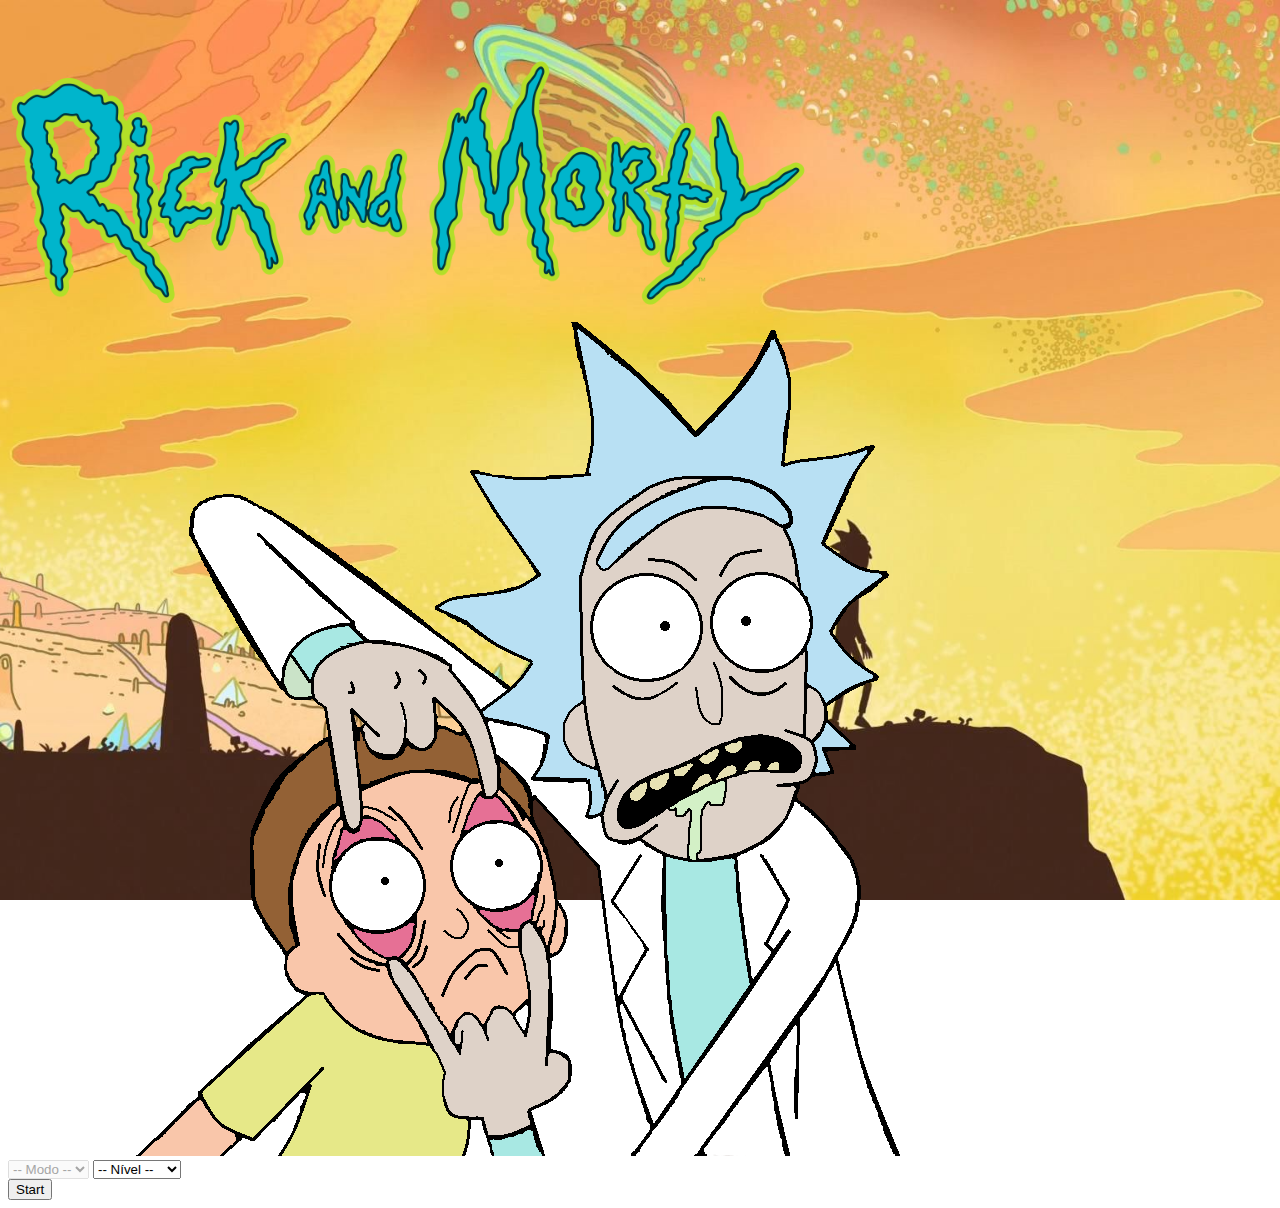
==== index.html @ d42c5bb1 "final commit" ====
<!DOCTYPE html>
<html lang="en">
<head>
    <meta charset="UTF-8">
    <meta http-equiv="X-UA-Compatible" content="IE=edge">
    <meta name="viewport" content="width=device-width, initial-scale=1.0">
    <title>Mortynight Run</title>
    <link rel="icon" type="image/x-icon" href="/img/blips-and-chitz-logo.png">
    <link href="https://cdn.jsdelivr.net/npm/bootstrap@5.2.2/dist/css/bootstrap.min.css" rel="stylesheet" integrity="sha384-Zenh87qX5JnK2Jl0vWa8Ck2rdkQ2Bzep5IDxbcnCeuOxjzrPF/et3URy9Bv1WTRi" crossorigin="anonymous">
    <link rel="stylesheet" href="css/style.css">
    <script>
        function iniciarJogo() {
            let nivel = document.getElementById('nivel').value;
            let modo = document.getElementById('modo').value;
            if(nivel === '') {
                alert('Selecione um nível para iniciar o jogo');
                return false
            }
            window.location.href = "app.html?" + nivel;
        }

    </script>
</head>
<body class="allDisplay" style="background-image: url(img/bg.jpg);">
    <div class="container">
        <div class="row">
            <div class="col">
                <div class="d-flex justify-content-center">
                    <img src="img/logo.png" class="img-fluid logo">
                </div>
            </div>
        </div>
        <div class="row">
            <div class="col">
                <div class="d-flex justify-content-center">
                    <img src="img/Foto-Rick-and-Morty.png" class="img-fluid d-md-none d-md-block rick">
                </div>
            </div>
        </div>

        <div class="row">
            <div class="col">
                <div class="d-flex justify-content-center">
                    <div class="mt-2 mb-2">
                        <!-- <div class="mt-2 mb-2"> -->
                            <select class="form-control mb-2" id="modo" disabled>
                                <option value="">-- Modo --</option>
                                <option value="modo-normal">Normal</option>
                                <option value="modo-portal">Portal</option>
                            </select>
                        <!-- </div> -->
                        <select class="form-control" id="nivel">
                            <option value="">-- Nível --</option>
                            <option value="morty">Morty</option>
                            <option value="normal">Summer</option>
                            <option value="hard">Beth</option>
                            <option value="extreme">Squanchy</option> 
                            <option value="impossible">Pickle Rick</option>  
                        </select>
                    </div>
                </div>
            </div>
        </div>

        <div class="row">
            <div class="col">
                <div class="d-flex justify-content-center">
                    <button onclick="iniciarJogo()" type="button" class="btn btn-success btn-lg">Start</button>
                </div>
            </div>
        </div>
    </div>

</body>
</html>
---- css/style.css ----
html {
	cursor: url(../img/mata_mosca.png) 30 30, auto;
}

body {
    background-image: url(img/bg.jpg);
    background-repeat: none;
    background-size: cover;
    background-position: center;
    background-attachment: fixed;
}

.logo {
    width: 800px;
    margin-top: -50px;
    margin-bottom: -90px;
    align-items: center;
}

.venceu {
    margin-top: -30px;
    margin-bottom: 35px;
    color: #fff;
}

.vitoria {
    width: 600px;
    /* margin-top: -30px; */
    /* margin-bottom: 0; */
}

.morty1 {
    width: 45px;
    height: 45px;
}

.morty2 {
    width: 65px;
    height: 65px;
}

.morty3 {
    width: 85px;
    height: 85px;
}

.ladoA {
    transform: scaleX(1);
}

.ladoB {
    transform: scaleX(-1);
}

.painel {
    position: absolute;
    width: 190px;
    padding: 10px;
    left: 0px;
    bottom: 0px;
    border-top: solid 1px #fff;
    background-color: #fff;
    opacity: 0.7;
}

.vidas {
    float: left;
}

.cronometro {
    float: left;
    font-size: 20px;
    font-weight: bold;
}

.gameOver {
    width: 600px;
    display: flex;
    align-items: center;
    justify-content: center;
}
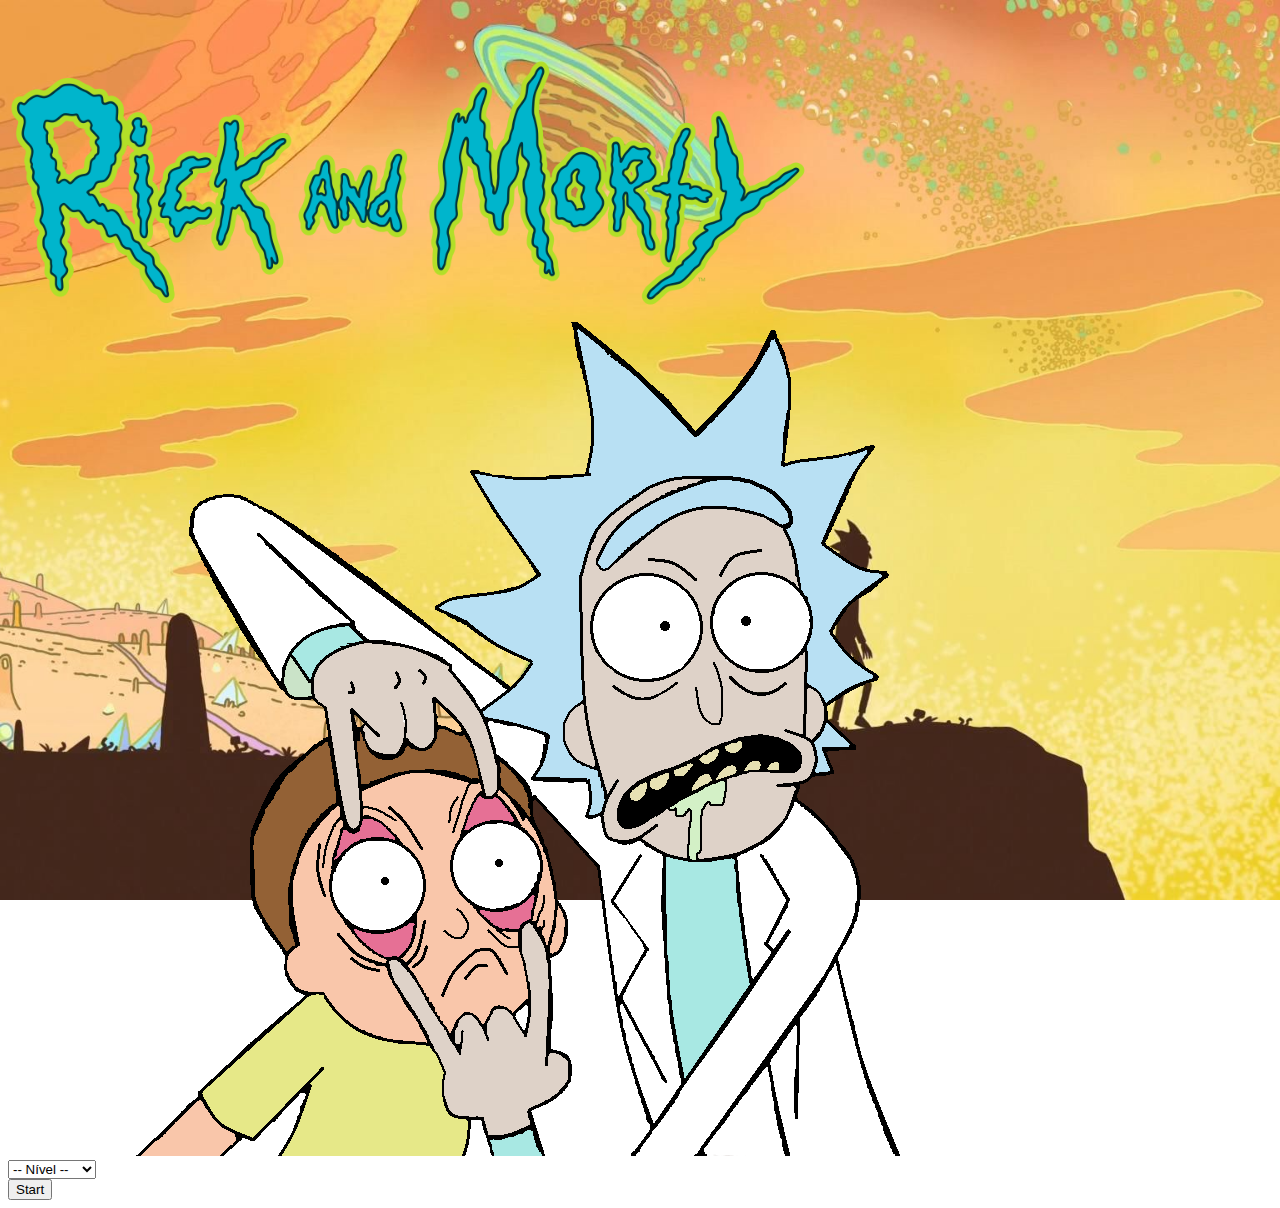
==== commit 3b87c18f: "update" ====
--- a/index.html
+++ b/index.html
@@ -1,26 +1,30 @@
 <!DOCTYPE html>
 <html lang="en">
+
 <head>
     <meta charset="UTF-8">
     <meta http-equiv="X-UA-Compatible" content="IE=edge">
     <meta name="viewport" content="width=device-width, initial-scale=1.0">
     <title>Mortynight Run</title>
     <link rel="icon" type="image/x-icon" href="/img/blips-and-chitz-logo.png">
-    <link href="https://cdn.jsdelivr.net/npm/bootstrap@5.2.2/dist/css/bootstrap.min.css" rel="stylesheet" integrity="sha384-Zenh87qX5JnK2Jl0vWa8Ck2rdkQ2Bzep5IDxbcnCeuOxjzrPF/et3URy9Bv1WTRi" crossorigin="anonymous">
+    <link href="https://cdn.jsdelivr.net/npm/bootstrap@5.2.2/dist/css/bootstrap.min.css" rel="stylesheet"
+        integrity="sha384-Zenh87qX5JnK2Jl0vWa8Ck2rdkQ2Bzep5IDxbcnCeuOxjzrPF/et3URy9Bv1WTRi" crossorigin="anonymous">
     <link rel="stylesheet" href="css/style.css">
     <script>
         function iniciarJogo() {
-            let nivel = document.getElementById('nivel').value;
-            let modo = document.getElementById('modo').value;
-            if(nivel === '') {
+            var nivel = document.getElementById('nivel').value;
+
+            if (nivel === '') {
                 alert('Selecione um nível para iniciar o jogo');
-                return false
+                return false;
             }
+
             window.location.href = "app.html?" + nivel;
+
         }
-
     </script>
 </head>
+
 <body class="allDisplay" style="background-image: url(img/bg.jpg);">
     <div class="container">
         <div class="row">
@@ -43,19 +47,19 @@
                 <div class="d-flex justify-content-center">
                     <div class="mt-2 mb-2">
                         <!-- <div class="mt-2 mb-2"> -->
-                            <select class="form-control mb-2" id="modo" disabled>
-                                <option value="">-- Modo --</option>
-                                <option value="modo-normal">Normal</option>
-                                <option value="modo-portal">Portal</option>
-                            </select>
+                        <!-- <select class="form-control mb-2" id="modo">
+                            <option value="">-- Modo --</option>
+                            <option value="modo-normal">Normal</option>
+                            <option value="modo-portal">Portal</option>
+                        </select> -->
                         <!-- </div> -->
                         <select class="form-control" id="nivel">
                             <option value="">-- Nível --</option>
                             <option value="morty">Morty</option>
                             <option value="normal">Summer</option>
                             <option value="hard">Beth</option>
-                            <option value="extreme">Squanchy</option> 
-                            <option value="impossible">Pickle Rick</option>  
+                            <option value="extreme">Squanchy</option>
+                            <option value="impossible">Pickle Rick</option>
                         </select>
                     </div>
                 </div>
@@ -72,4 +76,5 @@
     </div>
 
 </body>
+
 </html>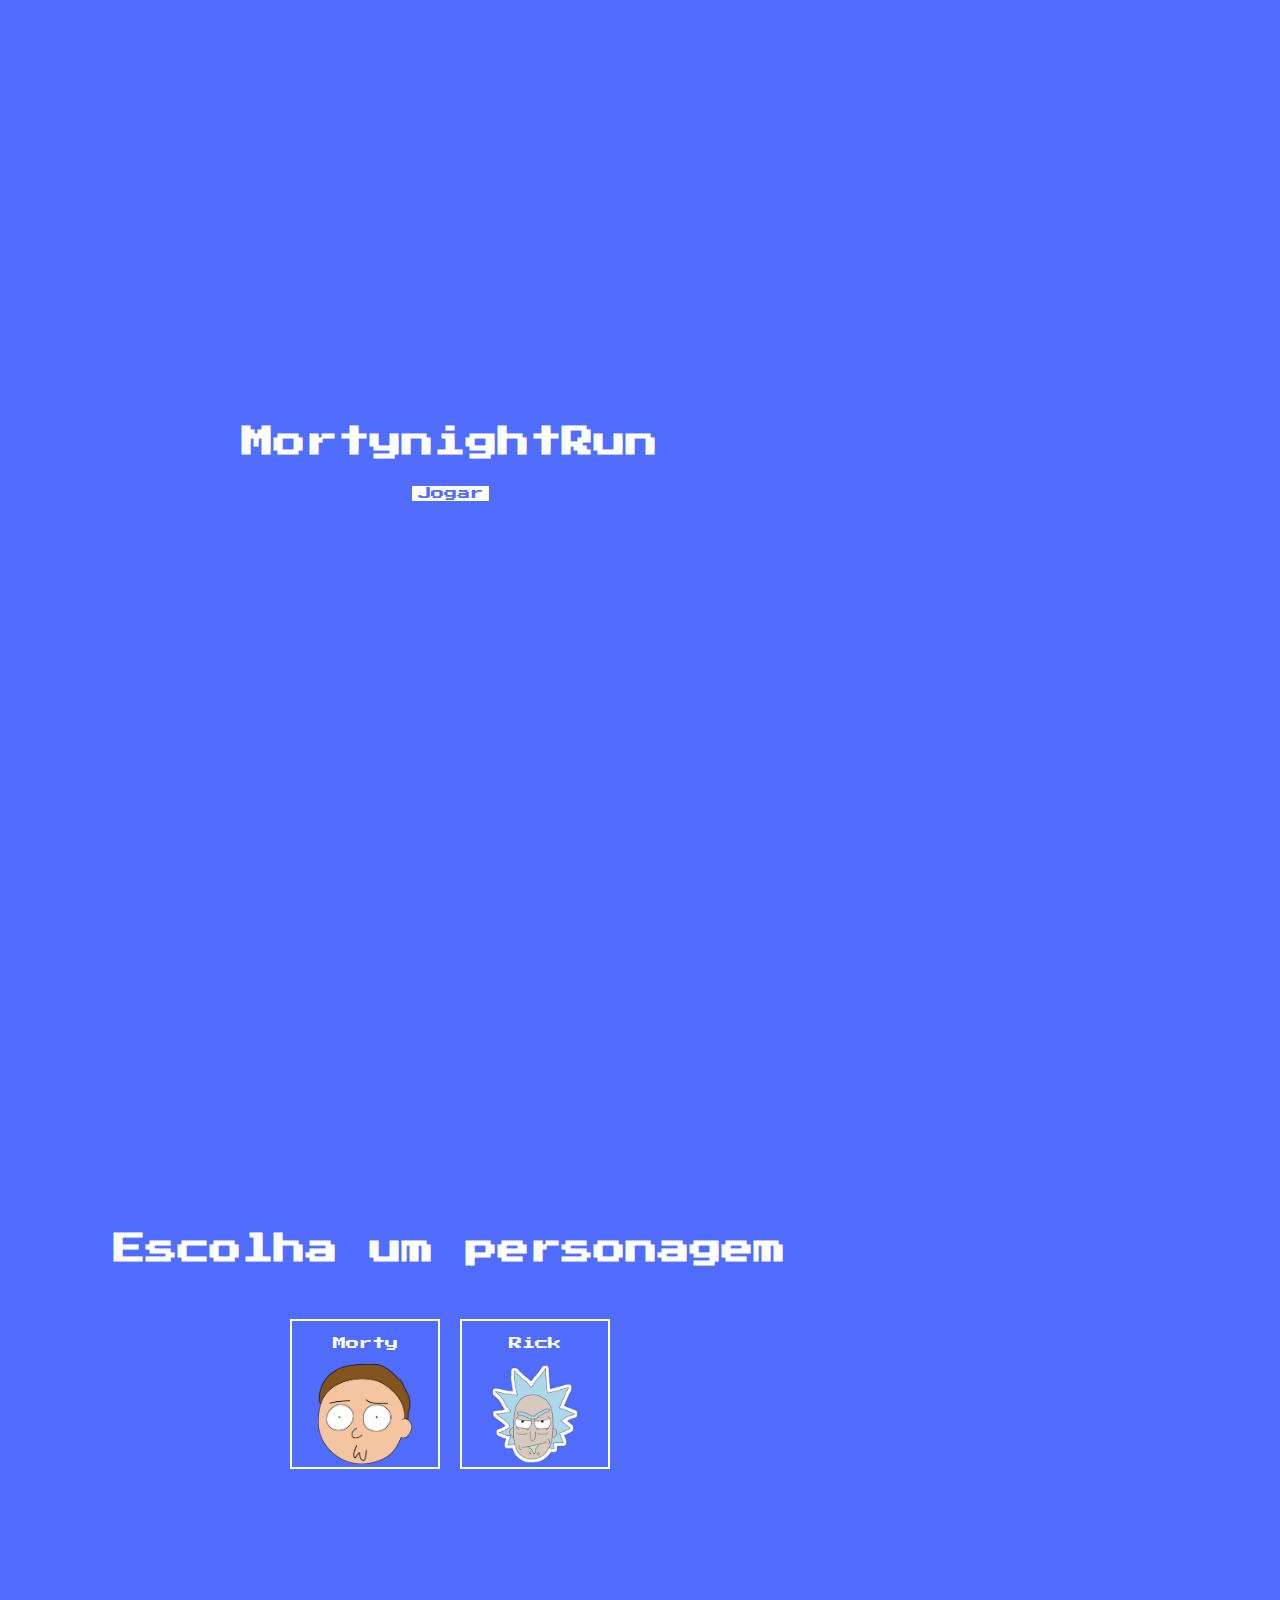
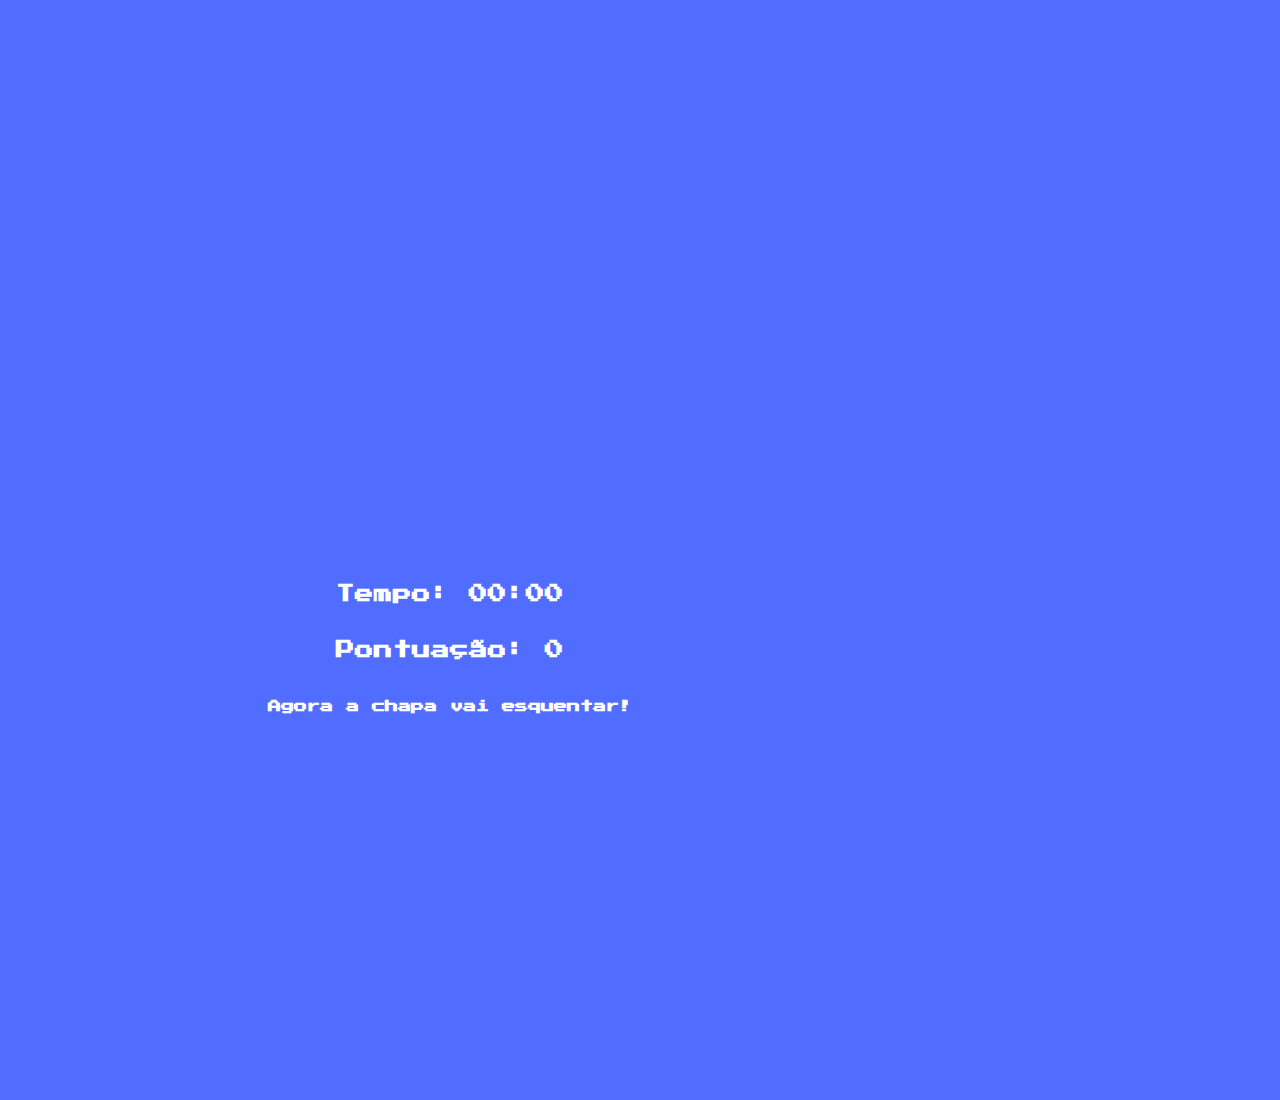
==== commit 498c085b: "refatorando o jogo" ====
--- a/index.html
+++ b/index.html
@@ -1,80 +1,49 @@
 <!DOCTYPE html>
-<html lang="en">
-
-<head>
-    <meta charset="UTF-8">
-    <meta http-equiv="X-UA-Compatible" content="IE=edge">
-    <meta name="viewport" content="width=device-width, initial-scale=1.0">
+<html lang="pt-Br">
+  <head>
+    <meta charset="UTF-8" />
+    <meta name="viewport" content="width=device-width, initial-scale=1.0" />
+    <link rel="stylesheet" href="css/style.css" />
     <title>Mortynight Run</title>
     <link rel="icon" type="image/x-icon" href="/img/blips-and-chitz-logo.png">
-    <link href="https://cdn.jsdelivr.net/npm/bootstrap@5.2.2/dist/css/bootstrap.min.css" rel="stylesheet"
-        integrity="sha384-Zenh87qX5JnK2Jl0vWa8Ck2rdkQ2Bzep5IDxbcnCeuOxjzrPF/et3URy9Bv1WTRi" crossorigin="anonymous">
-    <link rel="stylesheet" href="css/style.css">
-    <script>
-        function iniciarJogo() {
-            var nivel = document.getElementById('nivel').value;
-
-            if (nivel === '') {
-                alert('Selecione um nível para iniciar o jogo');
-                return false;
-            }
-
-            window.location.href = "app.html?" + nivel;
-
-        }
-    </script>
-</head>
-
-<body class="allDisplay" style="background-image: url(img/bg.jpg);">
-    <div class="container">
-        <div class="row">
-            <div class="col">
-                <div class="d-flex justify-content-center">
-                    <img src="img/logo.png" class="img-fluid logo">
-                </div>
-            </div>
-        </div>
-        <div class="row">
-            <div class="col">
-                <div class="d-flex justify-content-center">
-                    <img src="img/Foto-Rick-and-Morty.png" class="img-fluid d-md-none d-md-block rick">
-                </div>
-            </div>
-        </div>
-
-        <div class="row">
-            <div class="col">
-                <div class="d-flex justify-content-center">
-                    <div class="mt-2 mb-2">
-                        <!-- <div class="mt-2 mb-2"> -->
-                        <!-- <select class="form-control mb-2" id="modo">
-                            <option value="">-- Modo --</option>
-                            <option value="modo-normal">Normal</option>
-                            <option value="modo-portal">Portal</option>
-                        </select> -->
-                        <!-- </div> -->
-                        <select class="form-control" id="nivel">
-                            <option value="">-- Nível --</option>
-                            <option value="morty">Morty</option>
-                            <option value="normal">Summer</option>
-                            <option value="hard">Beth</option>
-                            <option value="extreme">Squanchy</option>
-                            <option value="impossible">Pickle Rick</option>
-                        </select>
-                    </div>
-                </div>
-            </div>
-        </div>
-
-        <div class="row">
-            <div class="col">
-                <div class="d-flex justify-content-center">
-                    <button onclick="iniciarJogo()" type="button" class="btn btn-success btn-lg">Start</button>
-                </div>
-            </div>
-        </div>
+  </head>
+  <body>
+    <div class="tela">
+      <h1>MortynightRun</h1>
+      <button class="btn" id="start-btn">Jogar</button>
     </div>
 
-</body>
+    <div class="tela">
 
-</html>+      <h1>Escolha um personagem</h1>
+      <ul class="personagem-lista">
+
+        <li>
+          <button class="personagem-escolhido-btn">
+            <p>Morty</p>
+            <img src="./img/morty.png" alt="morty">
+          </button>
+        </li>
+
+        <li>
+          <button class="personagem-escolhido-btn">
+            <p>Rick</p>
+            <img src="./img/rick.png" alt="rick"/>
+          </button>
+        </li>
+
+
+      </ul>
+    </div>
+
+    <div class="tela game-container" id="game-container">
+      <h3 id="tempo" class="tempo">Tempo: 00:00</h3>
+      <h3 id="ponto" class="ponto">Pontuação: 0</h3>
+      <h5 id="mensagem" class="mensagem">
+         Agora a chapa vai esquentar!
+      </h5>
+    </div>
+
+    <script src="./js/main.js"></script>
+  </body>
+</html>
--- a/css/style.css
+++ b/css/style.css
@@ -1,81 +1,91 @@
-html {
-	cursor: url(../img/mata_mosca.png) 30 30, auto;
+@import url('https://fonts.googleapis.com/css?family=Press+Start+2P&display=swap');
+
+* {
+    box-sizing: border-box;
 }
 
 body {
-    background-image: url(img/bg.jpg);
-    background-repeat: none;
-    background-size: cover;
-    background-position: center;
-    background-attachment: fixed;
+    background-color: #516DFF;
+    color: #FFF;
+    font-family: 'Press Start 2P', sans-serif;
+    height: 100vh;
+    overflow: hidden;
+    margin: 0;
+    text-align: center;
 }
 
-.logo {
-    width: 800px;
-    margin-top: -50px;
-    margin-bottom: -90px;
-    align-items: center;
+a {
+    color: #FFF;
 }
 
-.venceu {
-    margin-top: -30px;
-    margin-bottom: 35px;
-    color: #fff;
+h1 {
+    line-height: 1.4;
 }
 
-.vitoria {
-    width: 600px;
-    /* margin-top: -30px; */
-    /* margin-bottom: 0; */
+.btn {
+    border: 0;
+    background-color: #FFF;
+    color: #516DFF;
+    padding: #516DFF;
+    font-family: inherit;
+    cursor: pointer;
 }
 
-.morty1 {
-    width: 45px;
-    height: 45px;
+.btn:hover {
+    opacity: 0.9;
 }
 
-.morty2 {
-    width: 65px;
-    height: 65px;
+.btn:focus {
+    outline: 0;
 }
 
-.morty3 {
-    width: 85px;
-    height: 85px;
+.tela {
+    display: flex;
+    flex-direction: column;
+    align-items: center;
+    justify-content: center;
+    height: 100vh;
+    width: 100vh;
+    transition: margin 0.5s ease-out;
 }
 
-.ladoA {
-    transform: scaleX(1);
+.tela.up {
+    margin-top: -100vh;
 }
 
-.ladoB {
-    transform: scaleX(-1);
+.personagem-lista {
+    display: flex;
+    flex-wrap: wrap;
+    justify-content: center;
+    list-style-type: none;
+    padding: 0;
 }
 
-.painel {
-    position: absolute;
-    width: 190px;
-    padding: 10px;
-    left: 0px;
-    bottom: 0px;
-    border-top: solid 1px #fff;
-    background-color: #fff;
-    opacity: 0.7;
+.personagem-lista li {
+    margin: 10px;
 }
 
-.vidas {
-    float: left;
+.personagem-escolhido-btn {
+    background-color: transparent;
+    border: 2px solid #FFF;
+    color: #FFF;
+    cursor: pointer;
+    font-family: inherit;
+    width: 150px;
+    height: 150px;
 }
 
-.cronometro {
-    float: left;
-    font-size: 20px;
-    font-weight: bold;
+.personagem-escolhido-btn:hover {
+    background-color: #FFF;
+    color: #516DFF;
 }
 
-.gameOver {
-    width: 600px;
-    display: flex;
-    align-items: center;
-    justify-content: center;
-}+.personagem-escolhido-btn:active {
+    background-color: rgba(255, 255, 255, 0.7);
+}
+
+.personagem-escolhido-btn img {
+    width: 100px;
+    height: 100px;
+    object-fit: contain;
+}
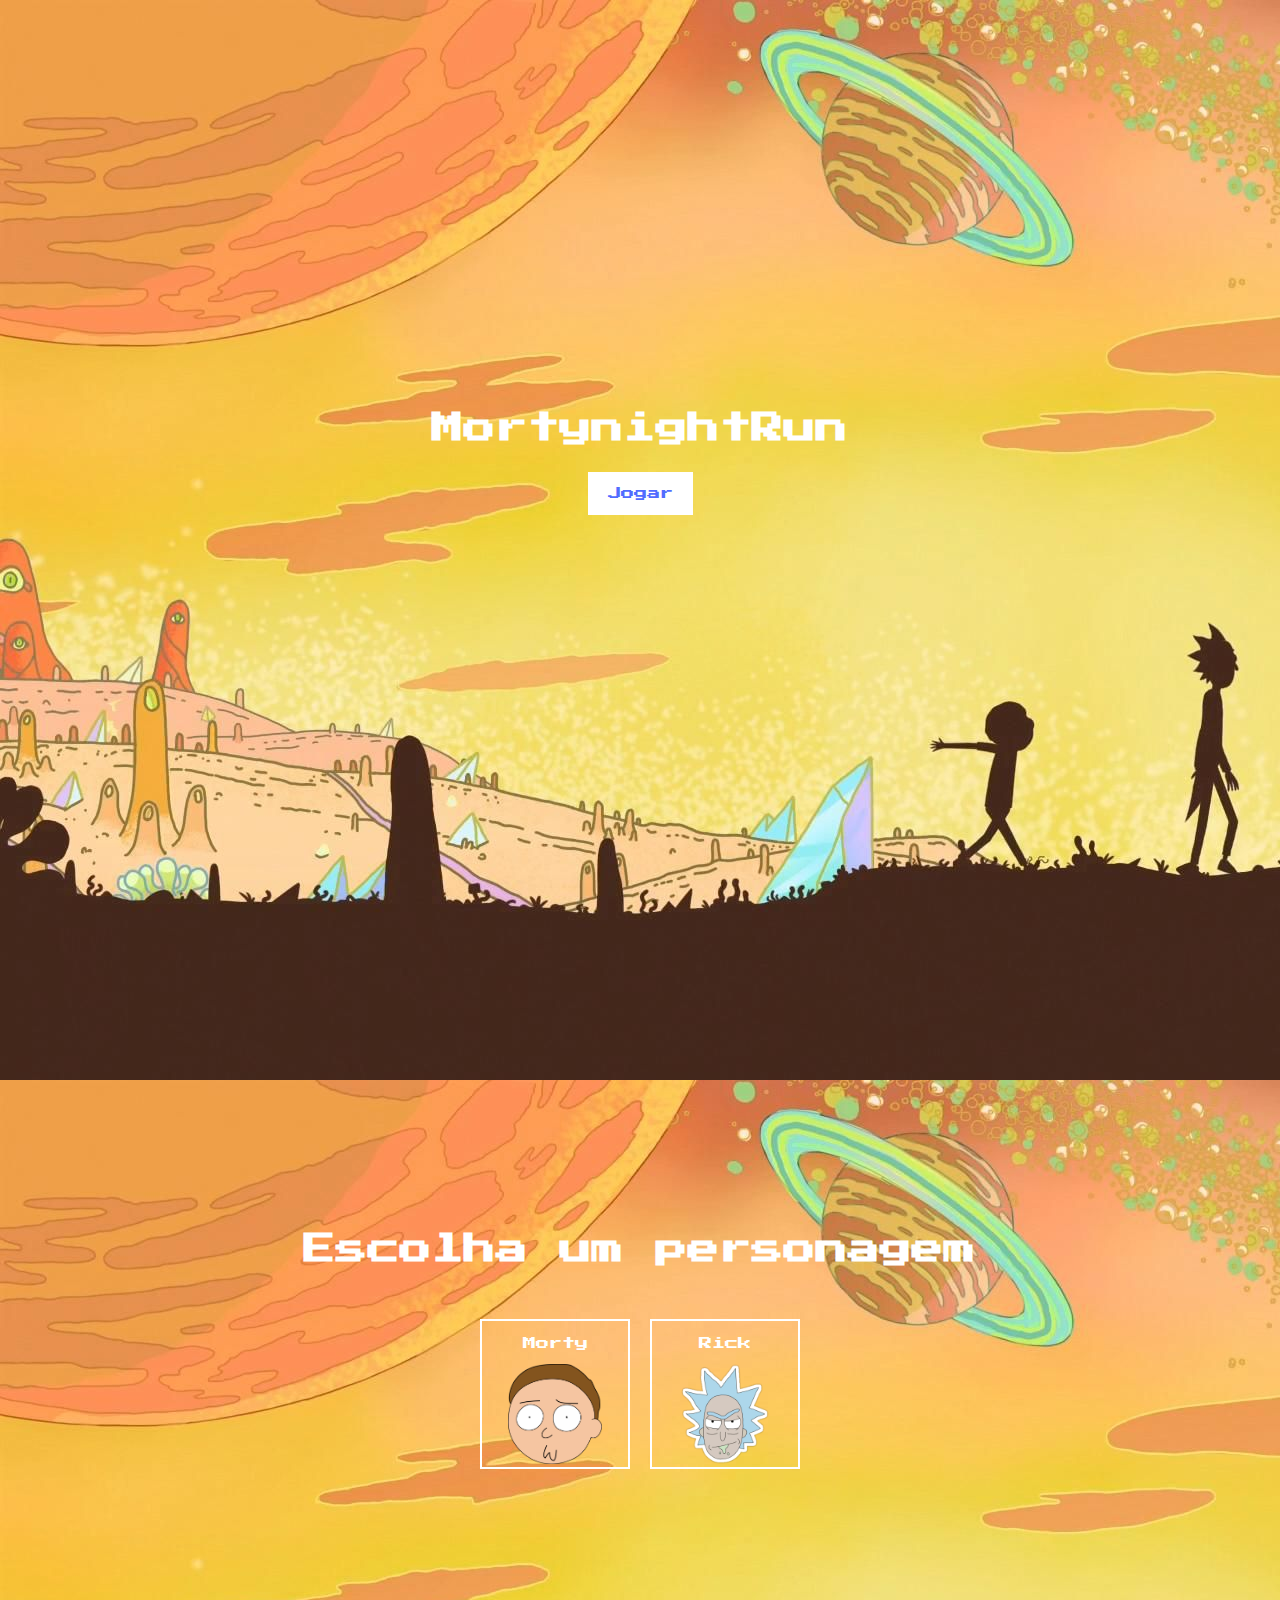
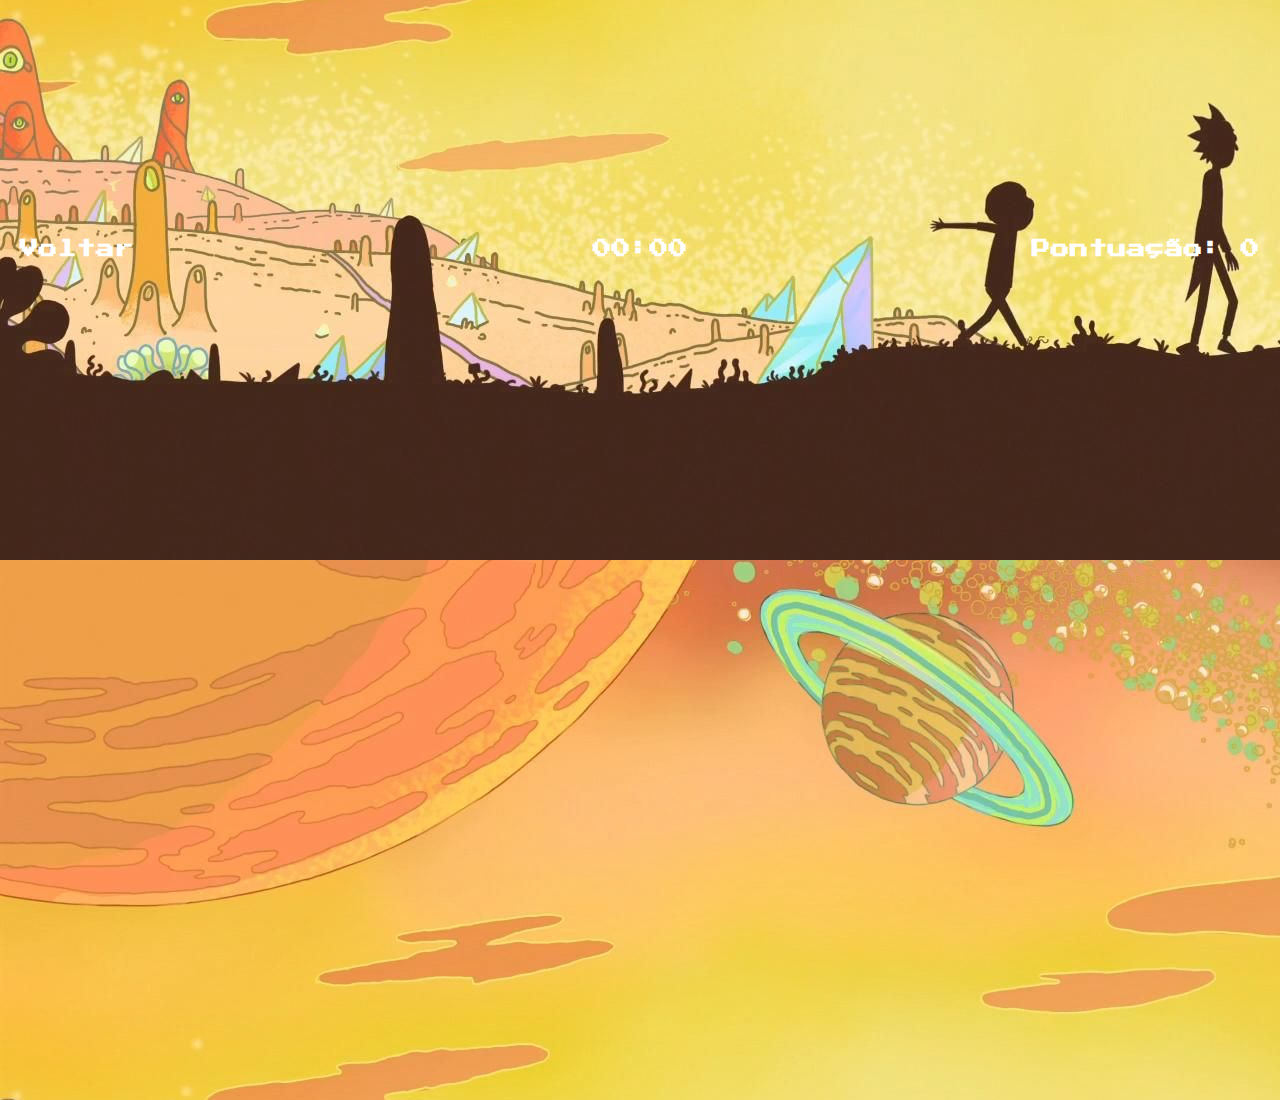
==== commit 2ddf5734: "estilização final" ====
--- a/index.html
+++ b/index.html
@@ -1,49 +1,53 @@
 <!DOCTYPE html>
 <html lang="pt-Br">
-  <head>
+
+<head>
     <meta charset="UTF-8" />
     <meta name="viewport" content="width=device-width, initial-scale=1.0" />
     <link rel="stylesheet" href="css/style.css" />
     <title>Mortynight Run</title>
     <link rel="icon" type="image/x-icon" href="/img/blips-and-chitz-logo.png">
-  </head>
-  <body>
+</head>
+
+<body>
     <div class="tela">
-      <h1>MortynightRun</h1>
-      <button class="btn" id="start-btn">Jogar</button>
+        <h1>MortynightRun</h1>
+        <button class="btn" id="start-btn">Jogar</button>
     </div>
 
     <div class="tela">
 
-      <h1>Escolha um personagem</h1>
-      <ul class="personagem-lista">
+        <h1>Escolha um personagem</h1>
+        <ul class="personagem-lista">
 
-        <li>
-          <button class="personagem-escolhido-btn">
-            <p>Morty</p>
-            <img src="./img/morty.png" alt="morty">
-          </button>
-        </li>
+            <li>
+                <button class="personagem-escolhido-btn">
+                    <p>Morty</p>
+                    <img src="./img/morty.png" alt="morty">
+                </button>
+            </li>
 
-        <li>
-          <button class="personagem-escolhido-btn">
-            <p>Rick</p>
-            <img src="./img/rick.png" alt="rick"/>
-          </button>
-        </li>
+            <li>
+                <button class="personagem-escolhido-btn">
+                    <p>Rick</p>
+                    <img src="./img/rick.png" alt="rick" />
+                </button>
+            </li>
 
 
-      </ul>
+        </ul>
     </div>
 
     <div class="tela game-container" id="game-container">
-      <h3 id="tempo" class="tempo">Tempo: 00:00</h3>
-      <h3 id="ponto" class="ponto">Pontuação: 0</h3>
-      <h5 id="mensagem" class="mensagem">
-         Agora a chapa vai esquentar!
-      </h5>
+        <h3 id="voltar" class="voltar">Voltar</h3>
+        <h3 id="tempo" class="tempo">00:00</h3>
+        <h3 id="ponto" class="ponto">Pontuação: 0</h3>
+        <h5 id="mensagem" class="mensagem">
+            Agora a chapa vai esquentar!
+        </h5>
     </div>
 
     <script src="./js/main.js"></script>
-  </body>
-</html>
+</body>
+
+</html>--- a/css/style.css
+++ b/css/style.css
@@ -6,6 +6,7 @@
 
 body {
     background-color: #516DFF;
+    background-image: url('../img/bg.jpg');
     color: #FFF;
     font-family: 'Press Start 2P', sans-serif;
     height: 100vh;
@@ -26,7 +27,7 @@
     border: 0;
     background-color: #FFF;
     color: #516DFF;
-    padding: #516DFF;
+    padding: 15px 20px;
     font-family: inherit;
     cursor: pointer;
 }
@@ -45,7 +46,7 @@
     align-items: center;
     justify-content: center;
     height: 100vh;
-    width: 100vh;
+    width: 100vw;
     transition: margin 0.5s ease-out;
 }
 
@@ -89,3 +90,61 @@
     height: 100px;
     object-fit: contain;
 }
+
+.game-container {
+    position: relative;
+}
+
+.tempo,
+.ponto,
+.voltar {
+    position: absolute;
+    top: 20px;
+}
+
+.voltar {
+    left: 20px;
+}
+
+.ponto {
+    right: 20px;
+}
+
+.tempo{
+    text-align: center;
+}
+
+.mensagem {
+    line-height: 1.7;
+    background-color: rgba(0, 0, 0, 0.5);
+    width: 100%;
+    padding: 20px;
+    z-index: 100;
+    text-align: center;
+    opacity: 0;
+    position: absolute;
+    top: 0;
+    left: 50%;
+    transform: translate(-50%, -150%);
+    transition: transform 0.4s ease-in;
+}
+
+.mensagem.visible {
+    transform: translate(-50%, 150%);
+    opacity: 1;
+}
+
+.personagem {
+    cursor: pointer;
+    display: flex;
+    align-items: center;
+    justify-content: center;
+    width: 100px;
+    height: 100px;
+    position: absolute;
+}
+
+.personagem img {
+    width: 100px;
+    height: 100px;
+}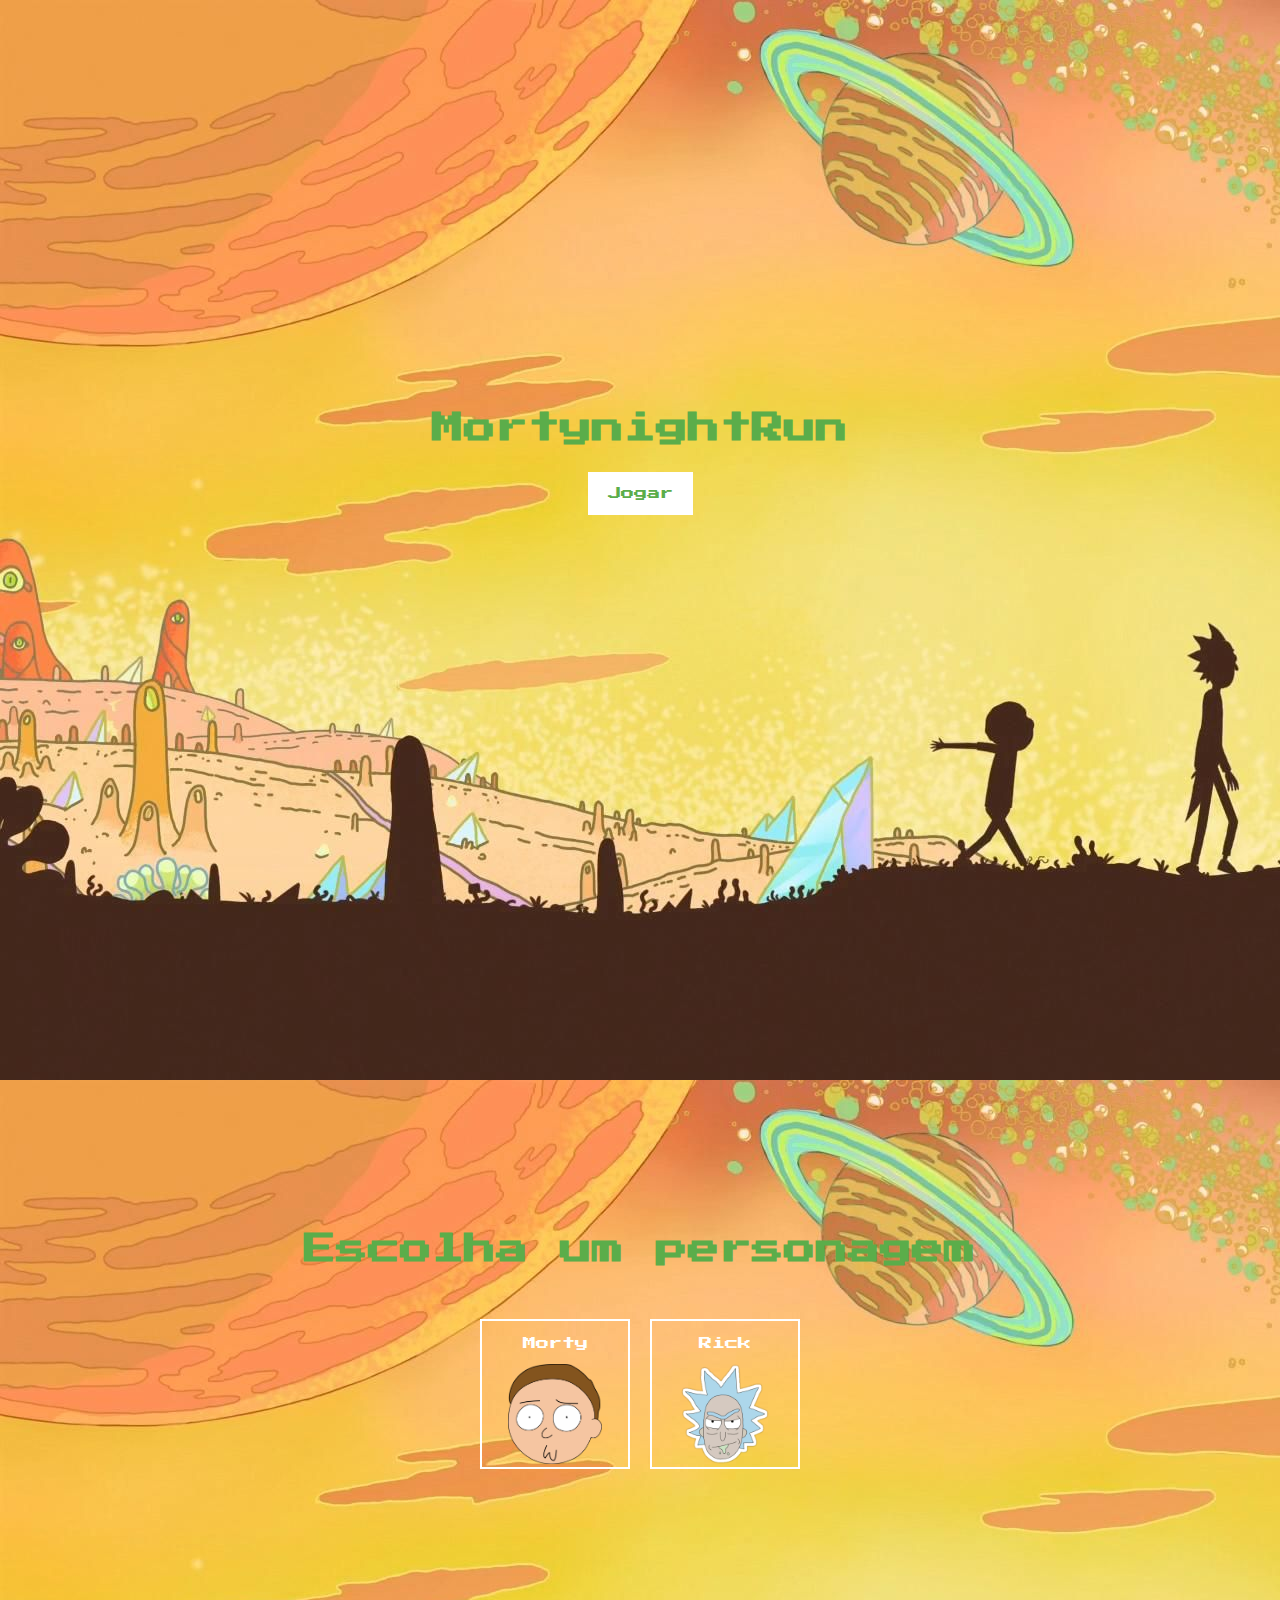
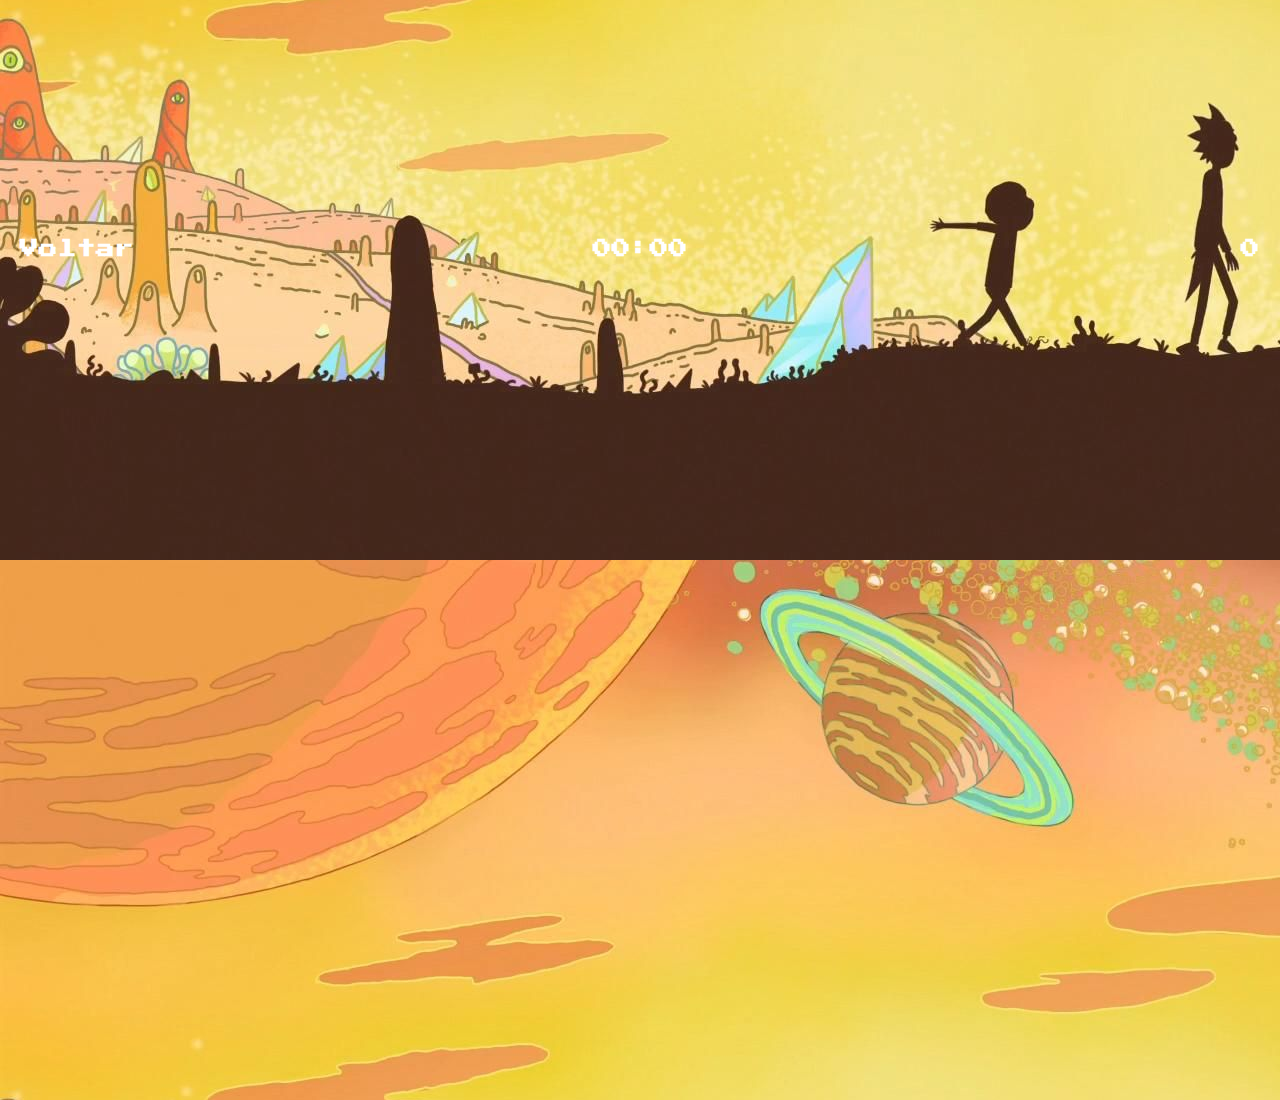
==== commit f58aa5e3: "alteração nas cores" ====
--- a/index.html
+++ b/index.html
@@ -41,7 +41,7 @@
     <div class="tela game-container" id="game-container">
         <h3 id="voltar" class="voltar">Voltar</h3>
         <h3 id="tempo" class="tempo">00:00</h3>
-        <h3 id="ponto" class="ponto">Pontuação: 0</h3>
+        <h3 id="ponto" class="ponto">0</h3>
         <h5 id="mensagem" class="mensagem">
             Agora a chapa vai esquentar!
         </h5>
--- a/css/style.css
+++ b/css/style.css
@@ -2,6 +2,10 @@
 
 * {
     box-sizing: border-box;
+}
+
+:root {
+    --main-color: #5bad4a;
 }
 
 body {
@@ -21,12 +25,13 @@
 
 h1 {
     line-height: 1.4;
+    color: var(--main-color);
 }
 
 .btn {
     border: 0;
     background-color: #FFF;
-    color: #516DFF;
+    color: var(--main-color);
     padding: 15px 20px;
     font-family: inherit;
     cursor: pointer;
@@ -34,6 +39,8 @@
 
 .btn:hover {
     opacity: 0.9;
+    color: #FFF;
+    background-color: var(--main-color);
 }
 
 .btn:focus {
@@ -52,6 +59,10 @@
 
 .tela.up {
     margin-top: -100vh;
+}
+
+.tela.down {
+    margin-bottom: 100vh;
 }
 
 .personagem-lista {
@@ -78,7 +89,7 @@
 
 .personagem-escolhido-btn:hover {
     background-color: #FFF;
-    color: #516DFF;
+    color: var(--main-color);
 }
 
 .personagem-escolhido-btn:active {
@@ -106,6 +117,12 @@
     left: 20px;
 }
 
+.voltar:hover {
+    cursor: pointer;
+    transform: scale(1.1);
+    color: var(--main-color);
+}
+
 .ponto {
     right: 20px;
 }
@@ -129,7 +146,7 @@
     transition: transform 0.4s ease-in;
 }
 
-.mensagem.visible {
+.mensagem.visivel {
     transform: translate(-50%, 150%);
     opacity: 1;
 }
@@ -142,6 +159,12 @@
     width: 100px;
     height: 100px;
     position: absolute;
+    transform: translate(-50%, -50%) scale(1);
+    transition: transform 0.3s ease-in-out;
+}
+
+.personagem.clicado {
+    transform: translate(-50%, -50%) scale(0);
 }
 
 .personagem img {
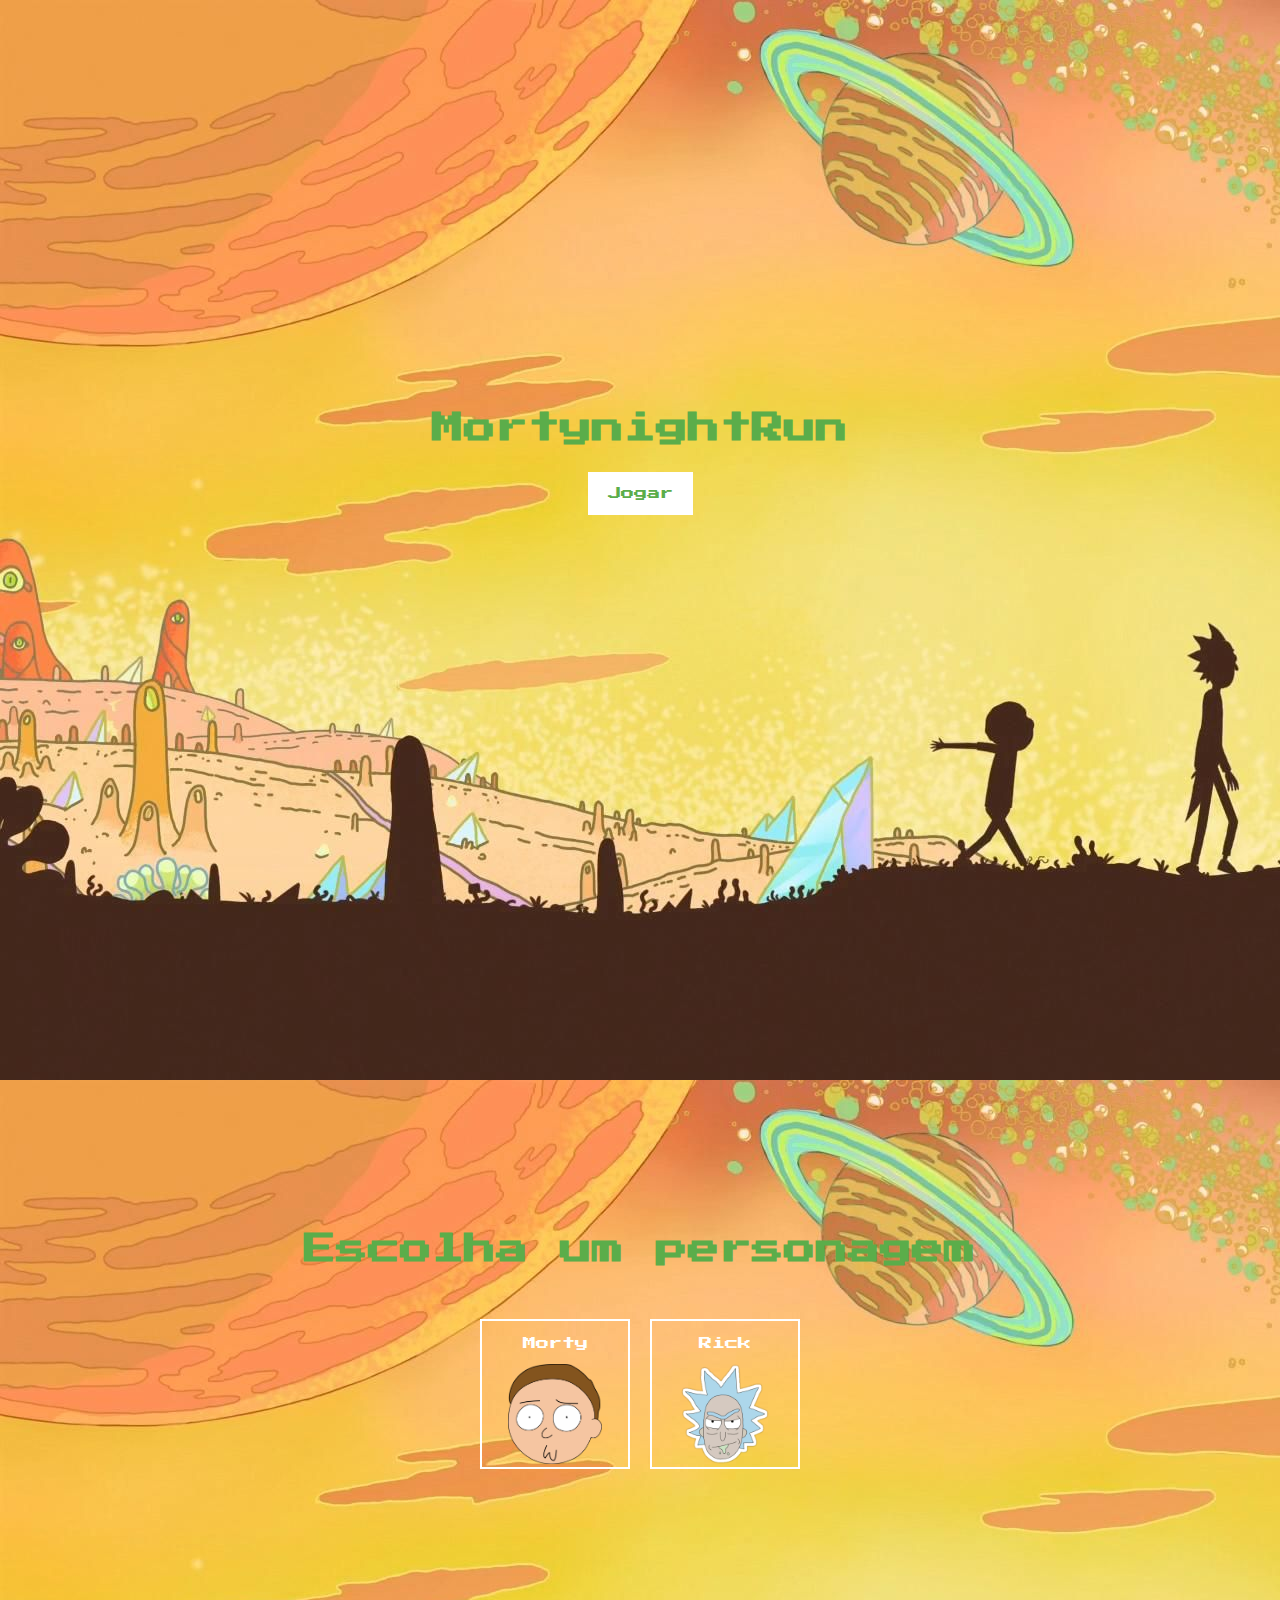
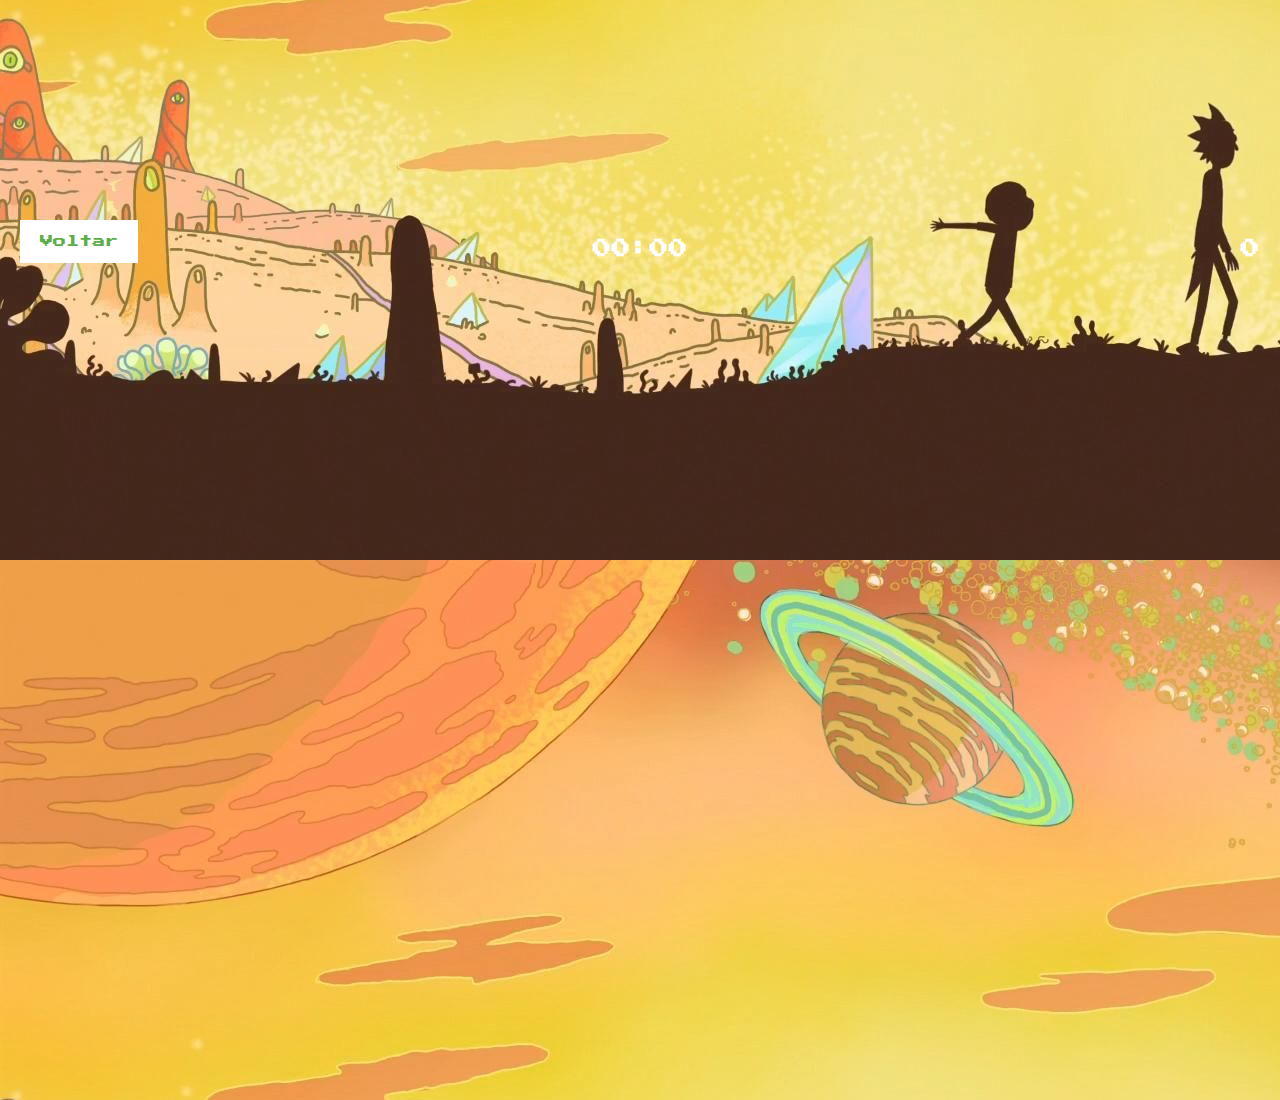
==== commit fb6ea0fb: "corrigindo bug | botao voltar ainda nao está pronto" ====
--- a/index.html
+++ b/index.html
@@ -39,7 +39,7 @@
     </div>
 
     <div class="tela game-container" id="game-container">
-        <h3 id="voltar" class="voltar">Voltar</h3>
+        <button id="voltar" class="btn">Voltar</button>
         <h3 id="tempo" class="tempo">00:00</h3>
         <h3 id="ponto" class="ponto">0</h3>
         <h5 id="mensagem" class="mensagem">
--- a/css/style.css
+++ b/css/style.css
@@ -108,12 +108,12 @@
 
 .tempo,
 .ponto,
-.voltar {
+#voltar {
     position: absolute;
     top: 20px;
 }
 
-.voltar {
+#voltar {
     left: 20px;
 }
 
@@ -127,7 +127,7 @@
     right: 20px;
 }
 
-.tempo{
+.tempo {
     text-align: center;
 }
 
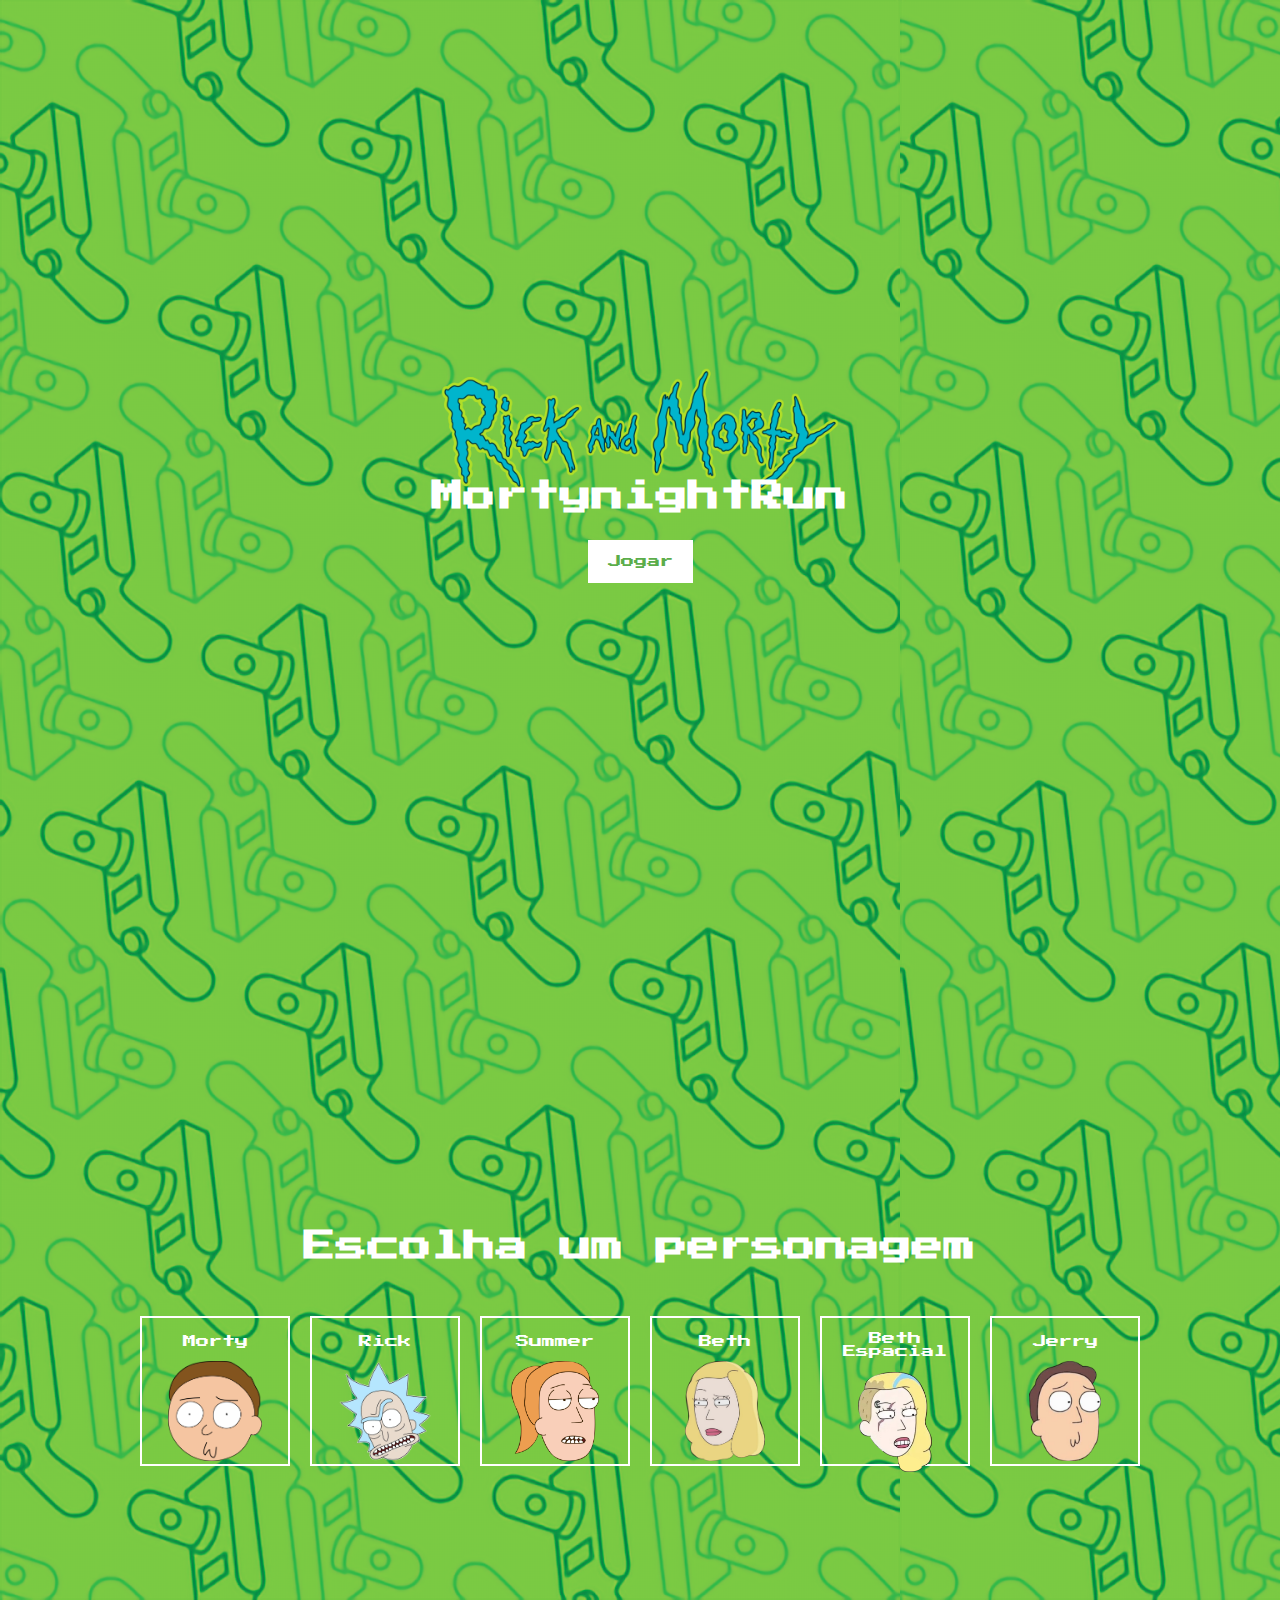
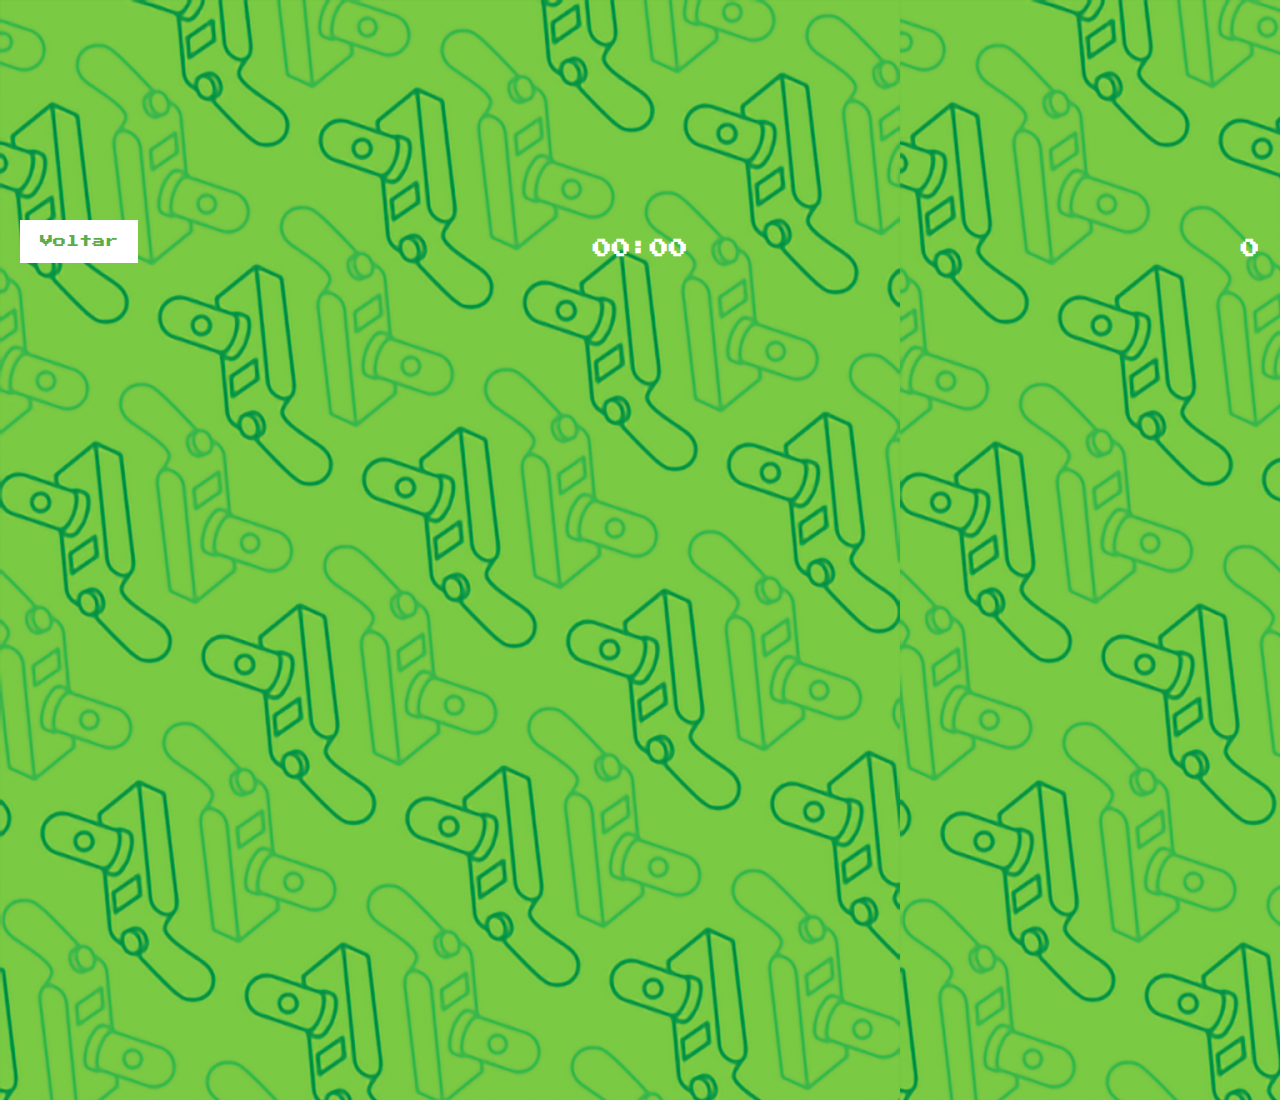
==== commit 4c51e496: "final commit" ====
--- a/index.html
+++ b/index.html
@@ -6,11 +6,12 @@
     <meta name="viewport" content="width=device-width, initial-scale=1.0" />
     <link rel="stylesheet" href="css/style.css" />
     <title>Mortynight Run</title>
-    <link rel="icon" type="image/x-icon" href="/img/blips-and-chitz-logo.png">
+    <link rel="icon" type="image/x-icon" href="./img/blips-and-chitz-logo.png">
 </head>
 
 <body>
     <div class="tela">
+        <img src="./img/logo.png" class="logo"/>
         <h1>MortynightRun</h1>
         <button class="btn" id="start-btn">Jogar</button>
     </div>
@@ -26,15 +27,36 @@
                     <img src="./img/morty.png" alt="morty">
                 </button>
             </li>
-
             <li>
                 <button class="personagem-escolhido-btn">
                     <p>Rick</p>
                     <img src="./img/rick.png" alt="rick" />
                 </button>
             </li>
-
-
+            <li>
+                <button class="personagem-escolhido-btn">
+                    <p>Summer</p>
+                    <img src="./img/summer.png" alt="rick" />
+                </button>
+            </li>
+            <li>
+                <button class="personagem-escolhido-btn">
+                    <p>Beth</p>
+                    <img src="./img/beth.png" alt="rick" />
+                </button>
+            </li>
+            <li>
+                <button class="personagem-escolhido-btn">
+                    <p>Beth Espacial</p>
+                    <img src="./img/beth_spacial.png" alt="rick" />
+                </button>
+            </li>
+            <li>
+                <button class="personagem-escolhido-btn">
+                    <p>Jerry</p>
+                    <img src="./img/jerry.png" alt="rick" />
+                </button>
+            </li>
         </ul>
     </div>
 
@@ -43,7 +65,7 @@
         <h3 id="tempo" class="tempo">00:00</h3>
         <h3 id="ponto" class="ponto">0</h3>
         <h5 id="mensagem" class="mensagem">
-            Agora a chapa vai esquentar!
+            Wubalubadubdub! agora a chapa vai esquentar!
         </h5>
     </div>
 
--- a/css/style.css
+++ b/css/style.css
@@ -9,8 +9,8 @@
 }
 
 body {
-    background-color: #516DFF;
-    background-image: url('../img/bg.jpg');
+    background-color: var(--main-color);
+    background-image: url('../img/bg.png');
     color: #FFF;
     font-family: 'Press Start 2P', sans-serif;
     height: 100vh;
@@ -19,13 +19,18 @@
     text-align: center;
 }
 
+.logo {
+    width: 400px;
+    margin-bottom: -90px;
+}
+
 a {
     color: #FFF;
 }
 
 h1 {
     line-height: 1.4;
-    color: var(--main-color);
+    color: #fff;
 }
 
 .btn {
